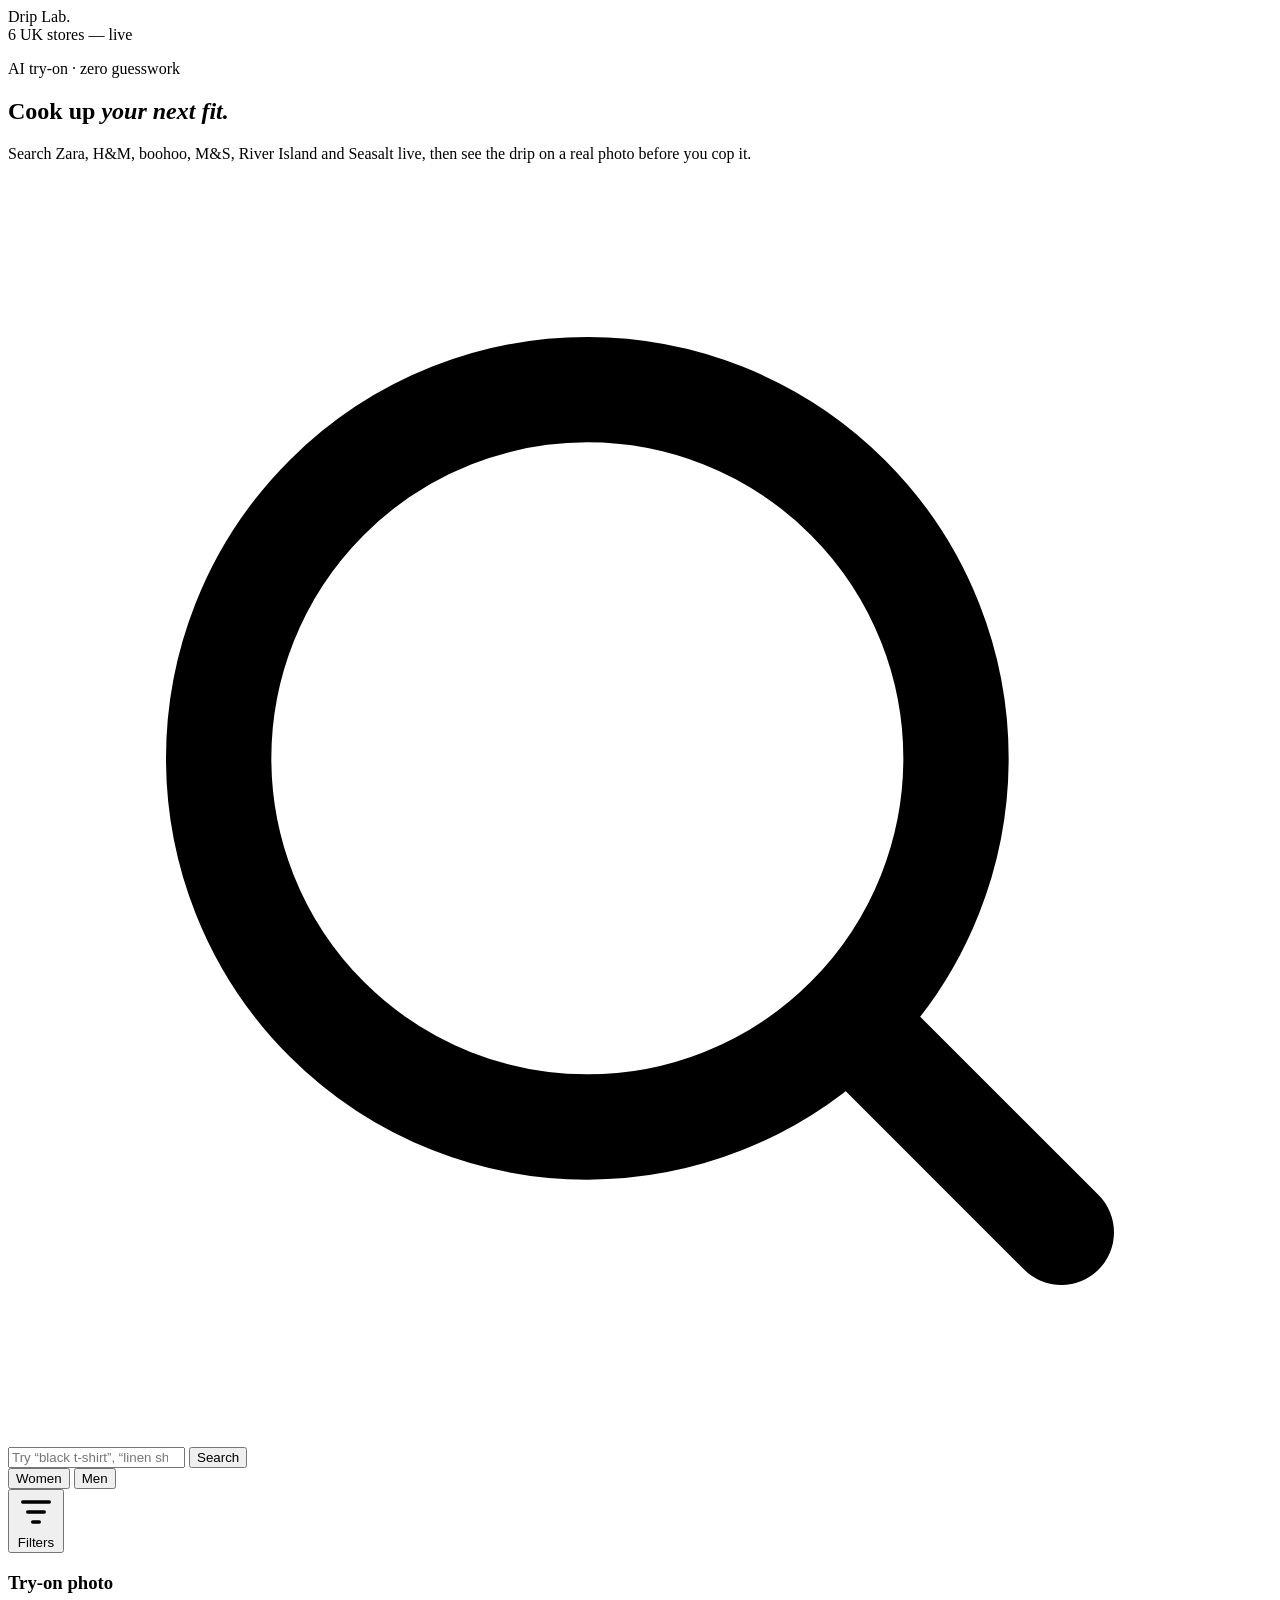
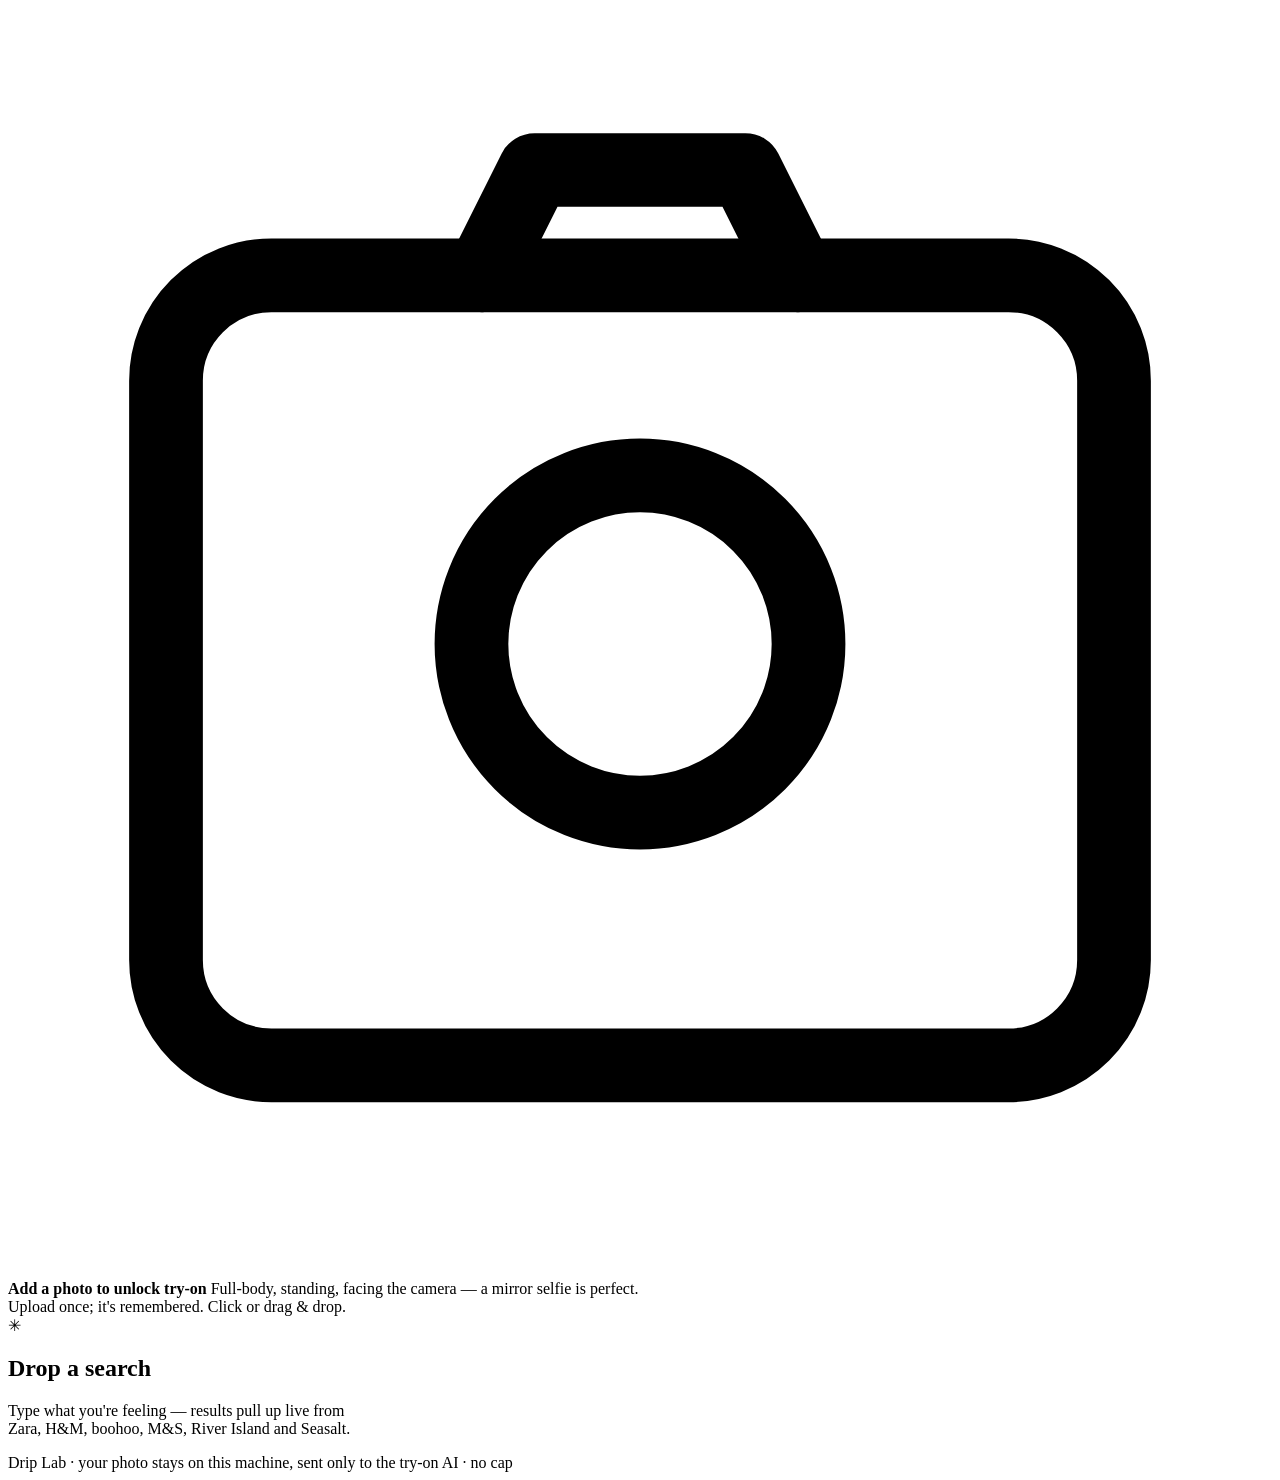
==== tryon-gemini/static/index.html @ fc1104b9 "Drip Lab: live fashion search + AI virtual try-on Two self-contained FastAPI apps sharing one websit" ====
<!DOCTYPE html>
<html lang="en">
<head>
<meta charset="UTF-8">
<meta name="viewport" content="width=device-width, initial-scale=1.0">
<title>Drip Lab — cook up your next fit</title>
<link rel="preconnect" href="https://fonts.googleapis.com">
<link rel="preconnect" href="https://fonts.gstatic.com" crossorigin>
<link href="https://fonts.googleapis.com/css2?family=Space+Grotesk:wght@500;600;700&family=Inter:wght@400;500;600;700&display=swap" rel="stylesheet">
<link rel="stylesheet" href="/static/styles.css">
</head>
<body>

<header class="topbar">
    <div class="brand">Drip Lab<span class="brand-dot">.</span></div>
    <div class="topbar-note">6 UK stores — live</div>
</header>

<section class="hero">
    <p class="overline">AI try-on · zero guesswork</p>
    <h1>Cook up <em>your next fit.</em></h1>
    <p class="sub">Search Zara, H&amp;M, boohoo, M&amp;S, River Island and Seasalt
    live, then see the drip on a real photo before you cop it.</p>

    <form id="search-form" class="search-row" autocomplete="off">
        <svg class="search-icon" viewBox="0 0 24 24" fill="none" stroke="currentColor" stroke-width="2" stroke-linecap="round"><circle cx="11" cy="11" r="7"/><path d="m20 20-3.5-3.5"/></svg>
        <input id="search-input" type="search"
               placeholder="Try “black t-shirt”, “linen shirt” or “floral dress”…" />
        <button type="submit" id="search-btn">Search</button>
    </form>

    <div class="gender-toggle" id="gender-toggle" role="group" aria-label="Shop for">
        <button type="button" data-gender="women" class="active">Women</button>
        <button type="button" data-gender="men">Men</button>
    </div>

    <div class="filter-bar">
        <div class="chip-group" id="type-chips"><!-- populated from /api/types --></div>
        <button type="button" class="filters-btn" id="filters-btn" aria-expanded="false" aria-controls="filters-panel">
            <svg viewBox="0 0 24 24" fill="none" stroke="currentColor" stroke-width="2" stroke-linecap="round"><path d="M4 6h16M7 12h10M10 18h4"/></svg>
            Filters <span class="filters-count" id="filters-count" hidden></span>
        </button>
    </div>

    <div class="filters-panel" id="filters-panel" hidden>
        <div class="filters-section">
            <h3 class="panel-title">Stores</h3>
            <div class="chip-group" id="store-chips"><!-- populated from /api/stores --></div>
        </div>
        <div class="filters-section">
            <h3 class="panel-title">Max price</h3>
            <div class="chip-group" id="price-chips">
                <button type="button" class="chip active" data-price="">Any</button>
                <button type="button" class="chip" data-price="15">Under £15</button>
                <button type="button" class="chip" data-price="25">Under £25</button>
                <button type="button" class="chip" data-price="40">Under £40</button>
                <button type="button" class="chip" data-price="60">Under £60</button>
            </div>
        </div>
        <div class="filters-section">
            <h3 class="panel-title">Sort</h3>
            <div class="chip-group" id="sort-chips">
                <button type="button" class="chip active" data-sort="">Recommended</button>
                <button type="button" class="chip" data-sort="price-asc">Price: low to high</button>
                <button type="button" class="chip" data-sort="price-desc">Price: high to low</button>
            </div>
        </div>
        <div class="filters-actions">
            <button type="button" class="ghost-btn" id="filters-reset">Reset</button>
            <button type="button" class="primary-btn" id="filters-done">Show results</button>
        </div>
    </div>
</section>

<div class="layout">
    <aside class="sidebar">
        <div class="panel photo-card">
            <h3 class="panel-title">Try-on photo</h3>
            <div class="photo-drop" id="photo-drop">
                <input type="file" id="photo-input" accept="image/jpeg,image/png,image/webp" hidden>
                <div class="photo-placeholder" id="photo-placeholder">
                    <svg viewBox="0 0 24 24" fill="none" stroke="currentColor" stroke-width="1.4" stroke-linecap="round" stroke-linejoin="round" class="ph-icon"><rect x="3" y="5" width="18" height="15" rx="2"/><circle cx="12" cy="12" r="3.2"/><path d="M9 5l1-2h4l1 2"/></svg>
                    <strong>Add a photo to unlock try-on</strong>
                    <span class="hint">Full-body, standing, facing the camera — a mirror selfie is perfect.<br>Upload once; it's remembered. Click or drag &amp; drop.</span>
                </div>
                <img id="photo-preview" class="photo-preview" hidden alt="Model photo">
            </div>
            <div class="photo-actions">
                <button id="photo-change" class="ghost-btn" hidden>Change photo</button>
                <span id="photo-status" class="photo-status"></span>
            </div>
        </div>

    </aside>

    <main class="main">
        <section id="gallery-section" class="gallery-section" hidden>
            <div class="section-head">
                <h2 class="section-title">Fits you've tried 🔥</h2>
                <button type="button" class="ghost-btn clear-btn" id="gallery-clear">Clear all</button>
            </div>
            <div id="gallery-strip" class="gallery-strip"></div>
        </section>

        <div id="status-bar" class="status-bar"></div>
        <div id="results-grid" class="grid"></div>
        <div id="empty-state" class="empty-state">
            <div class="empty-mark">✳</div>
            <h2>Drop a search</h2>
            <p>Type what you're feeling — results pull up live from<br>Zara, H&amp;M, boohoo, M&amp;S, River Island and Seasalt.</p>
        </div>
    </main>
</div>

<footer class="footer">Drip Lab · your photo stays on this machine, sent only to the try-on AI · no cap</footer>

<!-- Try-on modal -->
<div id="modal" class="modal" hidden>
    <div class="modal-box">
        <button class="modal-close" id="modal-close" aria-label="Close">✕</button>
        <p class="overline">Fit check</p>
        <h3 id="modal-title">Try-on result</h3>
        <div class="modal-images">
            <figure>
                <img id="modal-garment" alt="Garment">
                <figcaption>The piece</figcaption>
            </figure>
            <figure class="feature">
                <img id="modal-result" alt="Try-on result">
                <figcaption>Tried on</figcaption>
            </figure>
        </div>
        <div class="modal-actions">
            <a id="modal-download" class="ghost-btn" download="tryon.png">Save it</a>
            <a id="modal-product" class="primary-btn" target="_blank" rel="noopener">Cop it →</a>
        </div>
    </div>
</div>

<script src="/static/app.js"></script>
</body>
</html>
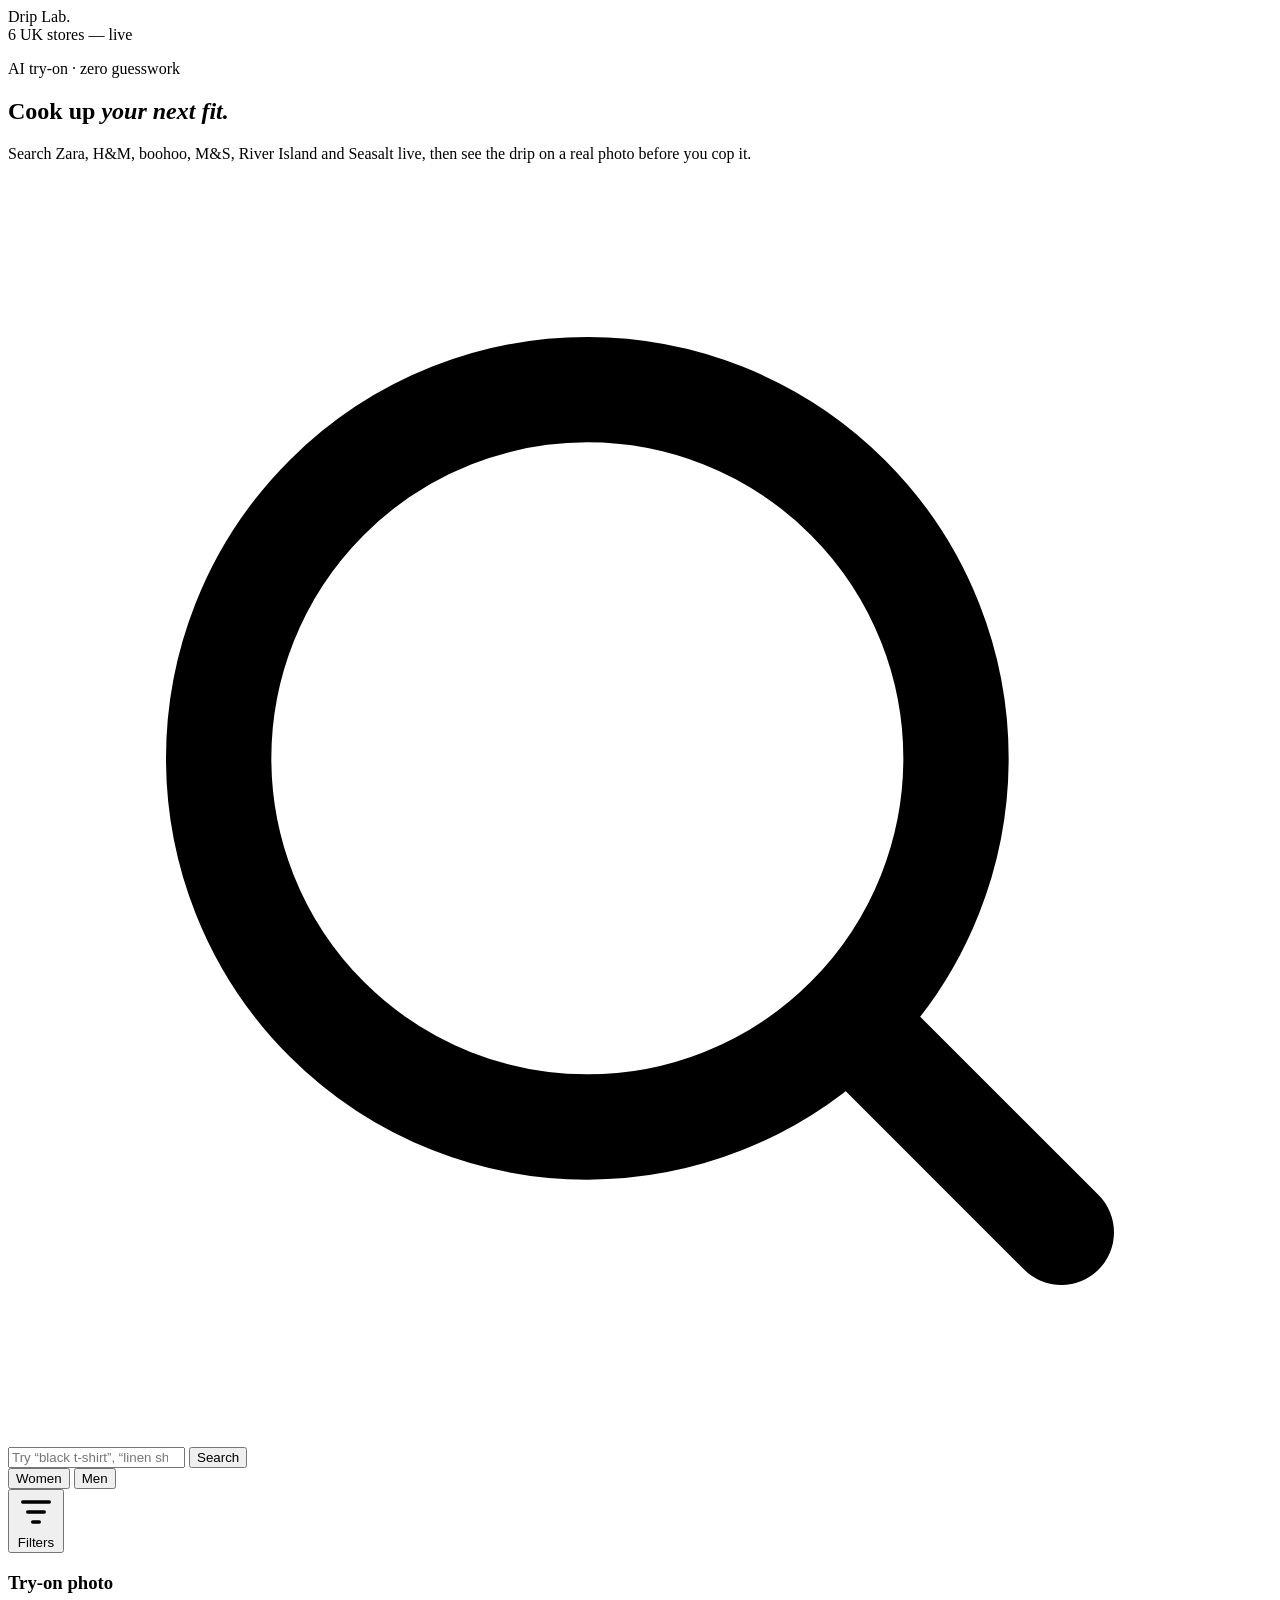
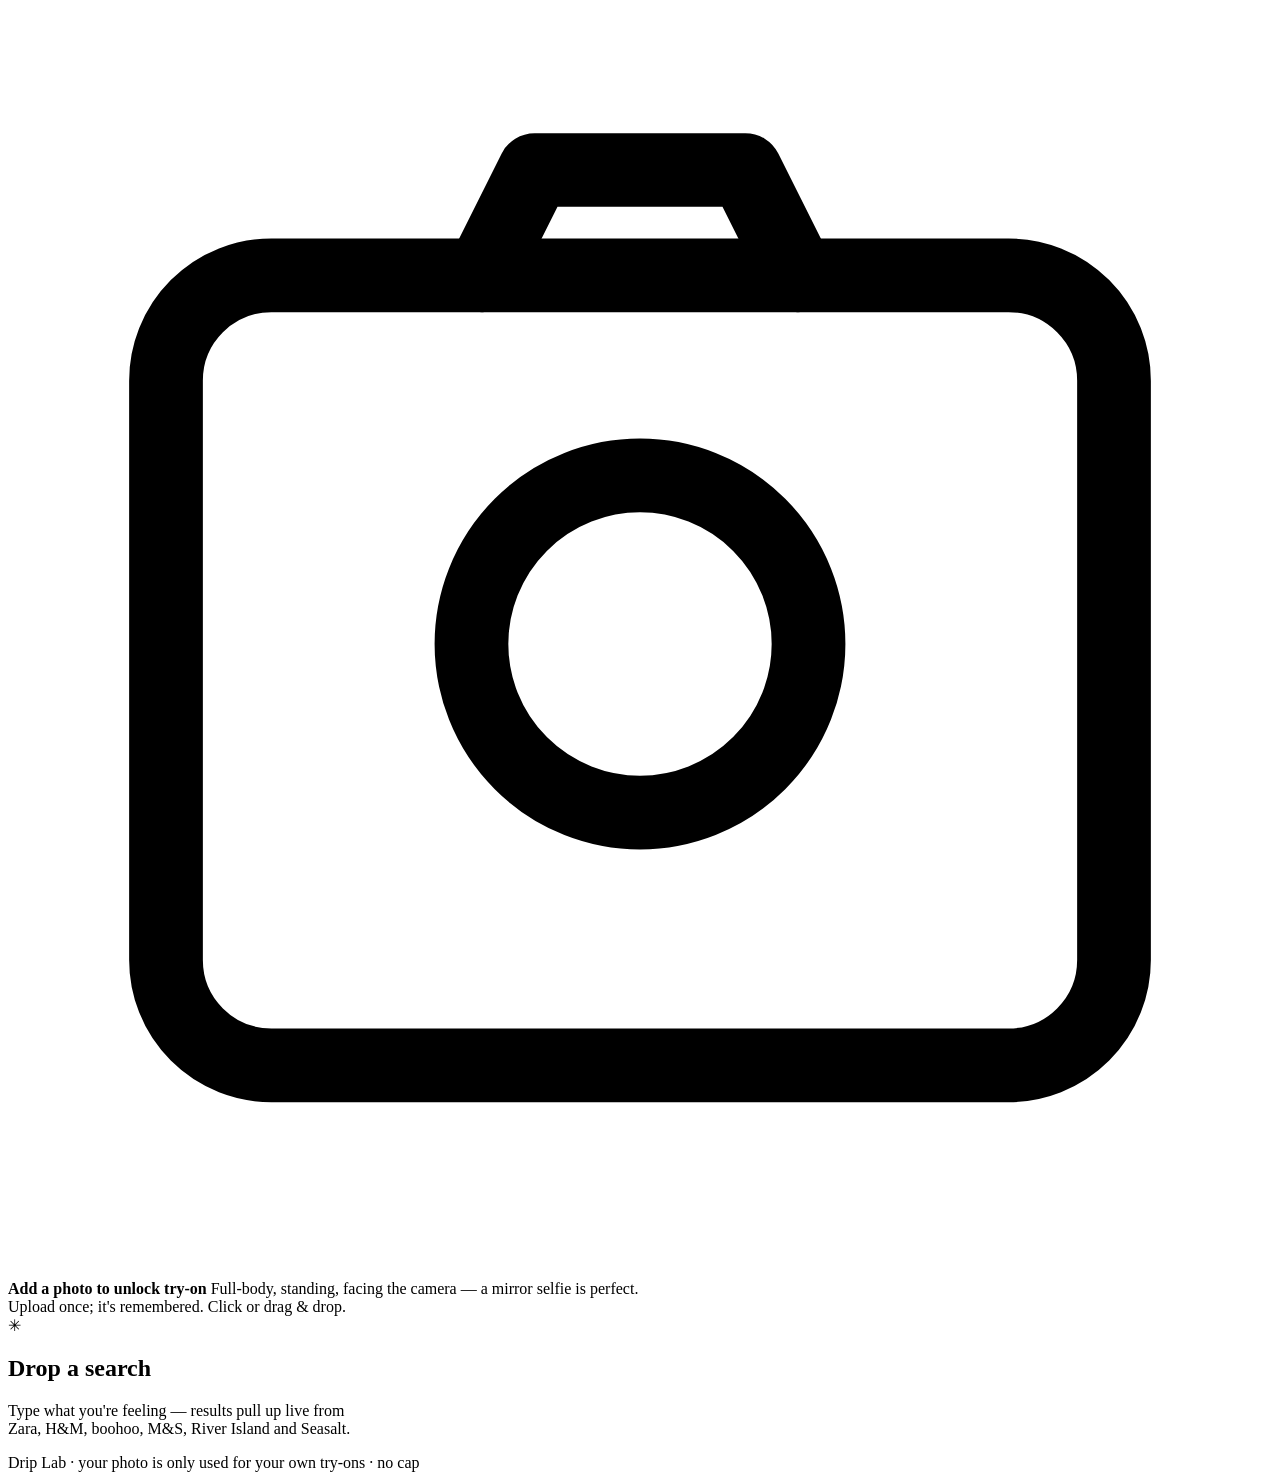
==== commit cfc6a325: "Allow switching stores off on a host; show only available stores DRIPLAB_DISABLED_STORES (e.g. "zara" ====
--- a/tryon-gemini/static/index.html
+++ b/tryon-gemini/static/index.html
@@ -13,13 +13,13 @@
 
 <header class="topbar">
     <div class="brand">Drip Lab<span class="brand-dot">.</span></div>
-    <div class="topbar-note">6 UK stores — live</div>
+    <div class="topbar-note"><span data-store-count>6</span> UK stores — live</div>
 </header>
 
 <section class="hero">
     <p class="overline">AI try-on · zero guesswork</p>
     <h1>Cook up <em>your next fit.</em></h1>
-    <p class="sub">Search Zara, H&amp;M, boohoo, M&amp;S, River Island and Seasalt
+    <p class="sub">Search <span data-store-list>Zara, H&amp;M, boohoo, M&amp;S, River Island and Seasalt</span>
     live, then see the drip on a real photo before you cop it.</p>
 
     <form id="search-form" class="search-row" autocomplete="off">
@@ -107,12 +107,12 @@
         <div id="empty-state" class="empty-state">
             <div class="empty-mark">✳</div>
             <h2>Drop a search</h2>
-            <p>Type what you're feeling — results pull up live from<br>Zara, H&amp;M, boohoo, M&amp;S, River Island and Seasalt.</p>
+            <p>Type what you're feeling — results pull up live from<br><span data-store-list>Zara, H&amp;M, boohoo, M&amp;S, River Island and Seasalt</span>.</p>
         </div>
     </main>
 </div>
 
-<footer class="footer">Drip Lab · your photo stays on this machine, sent only to the try-on AI · no cap</footer>
+<footer class="footer">Drip Lab · your photo is only used for your own try-ons · no cap</footer>
 
 <!-- Try-on modal -->
 <div id="modal" class="modal" hidden>
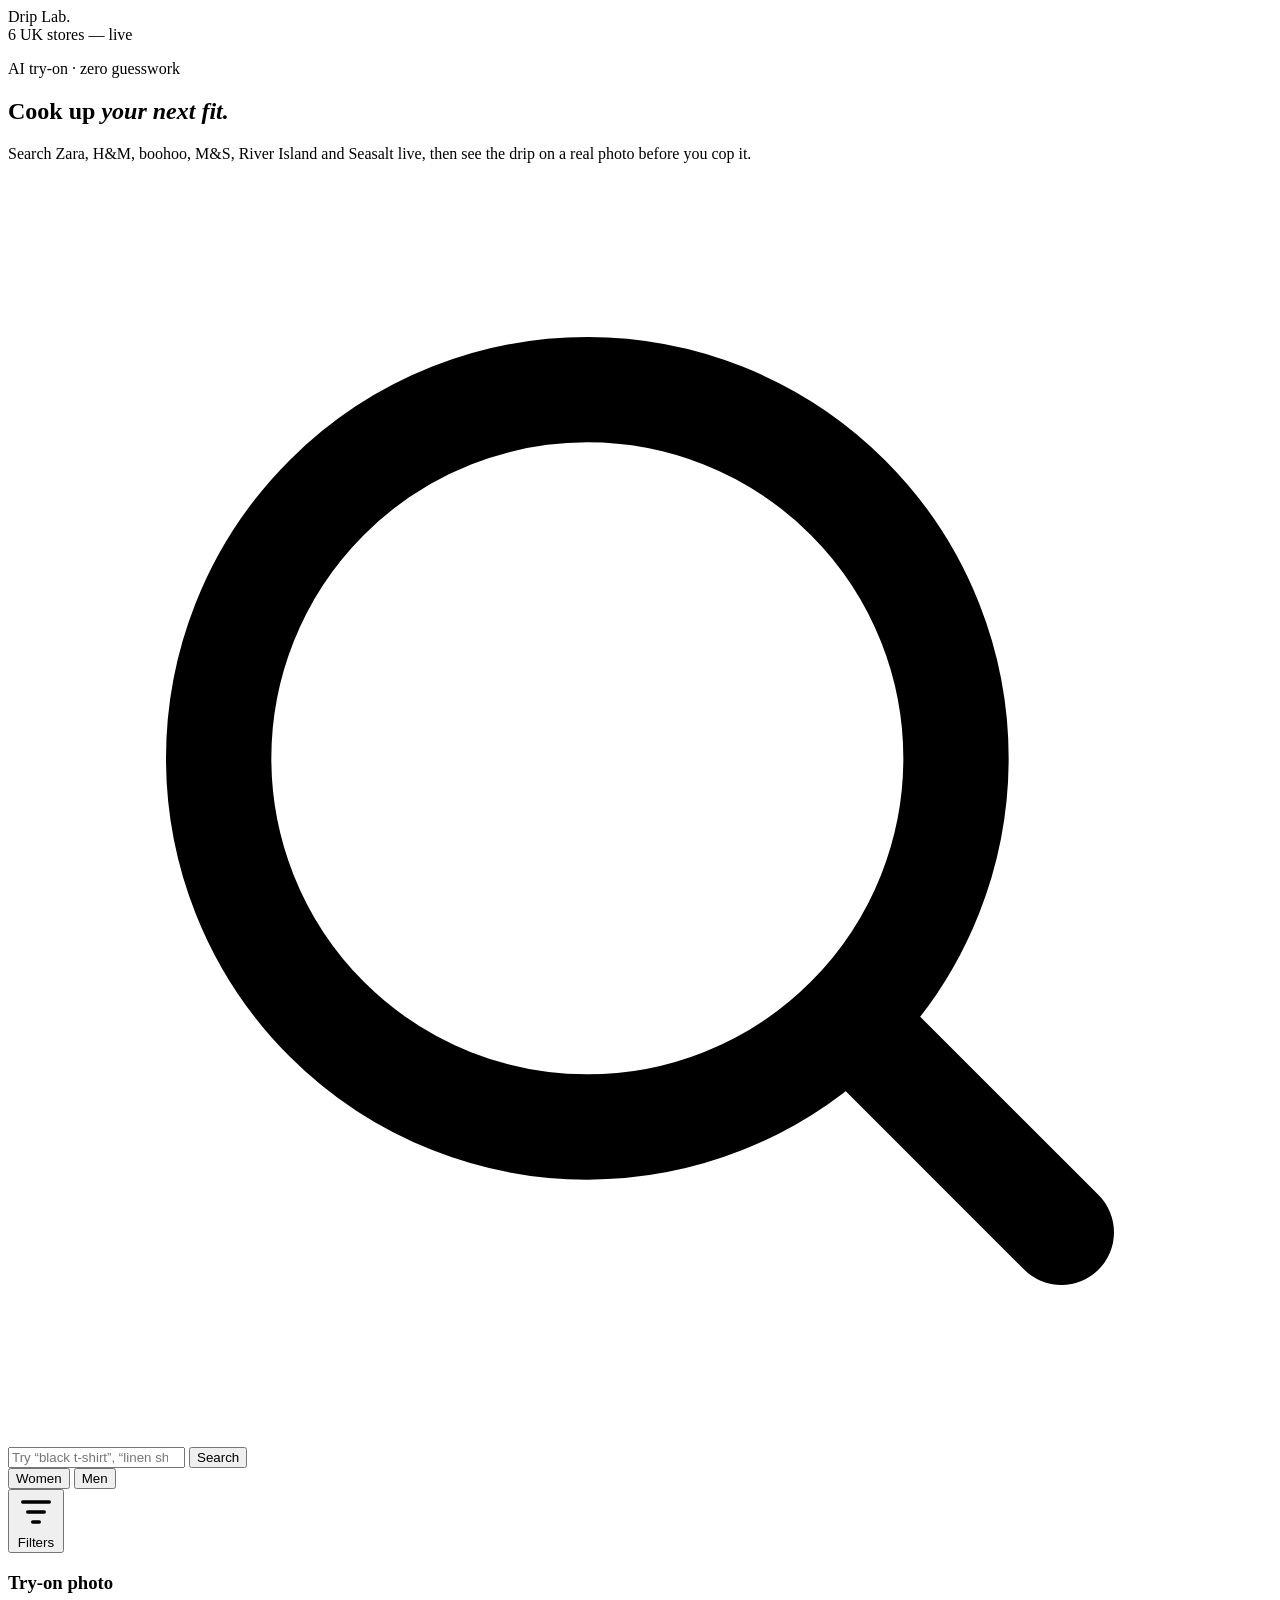
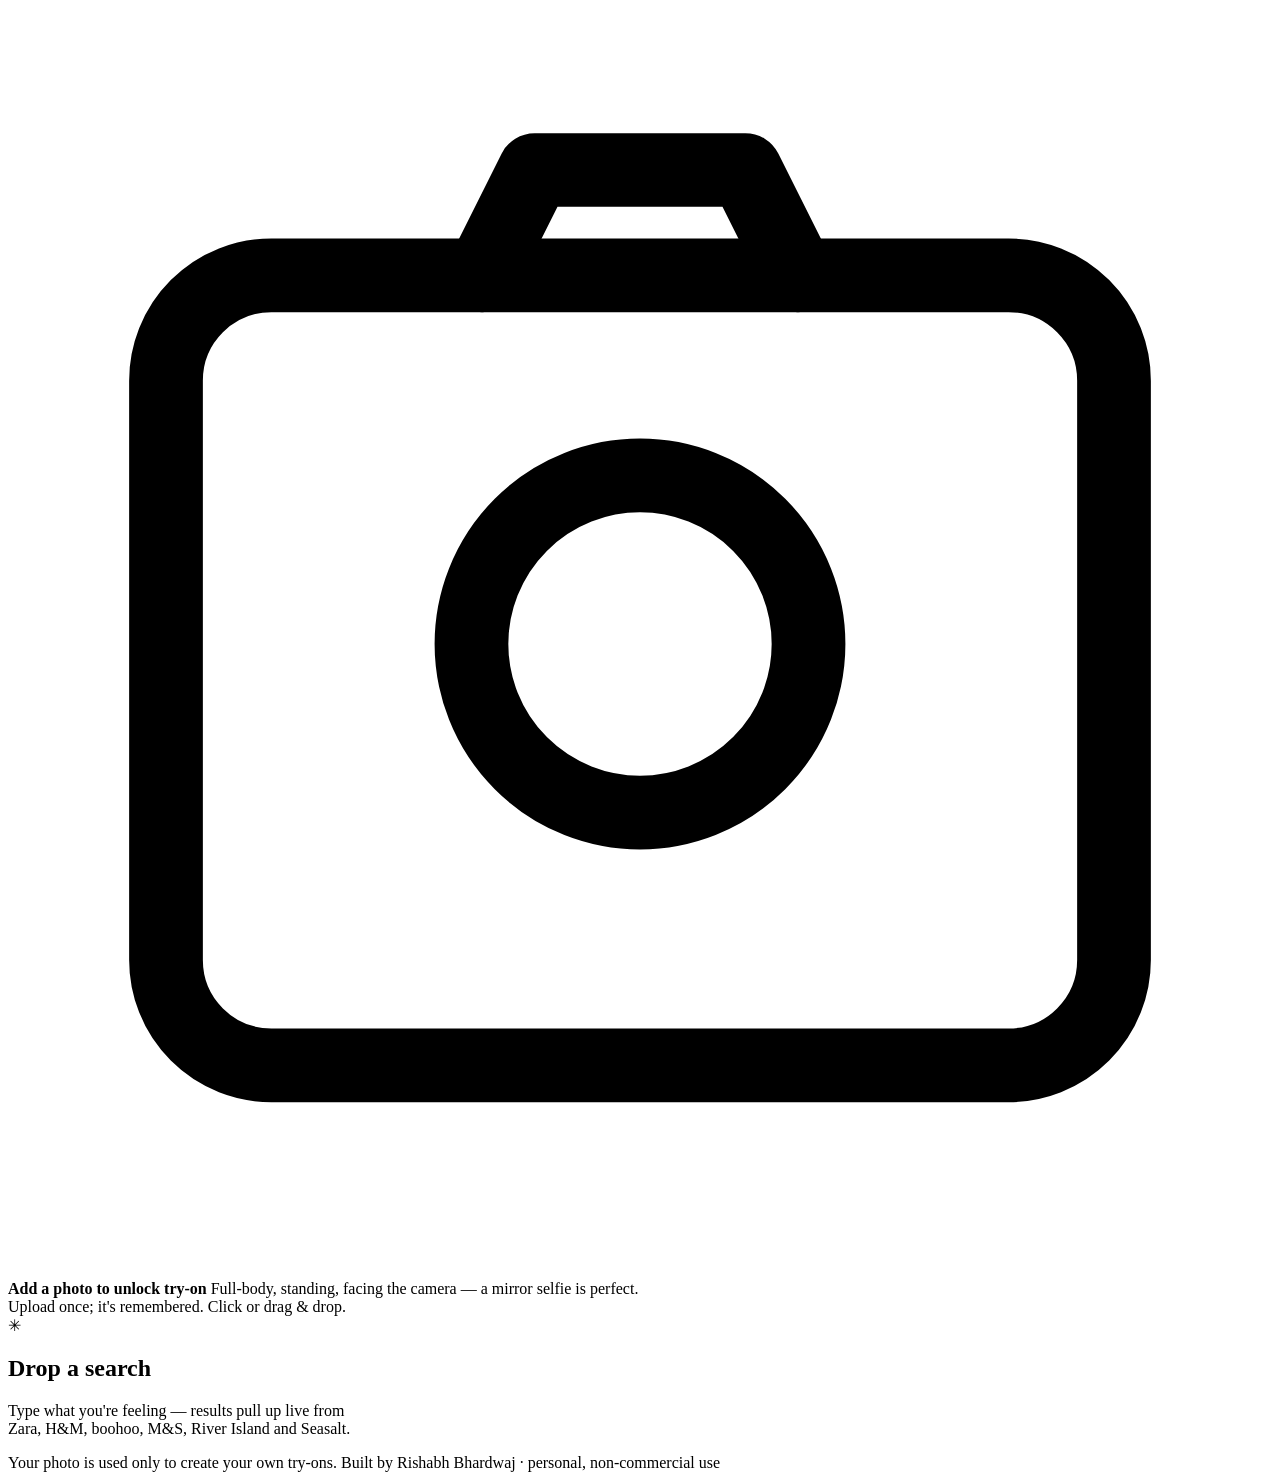
==== commit 7adcf947: "Tidier type chips, honest privacy note, author credit and licence - Type chips now sit in one horizo" ====
--- a/tryon-gemini/static/index.html
+++ b/tryon-gemini/static/index.html
@@ -1,4 +1,5 @@
 <!DOCTYPE html>
+<!-- Drip Lab — built by Rishabh Bhardwaj. Personal, non-commercial use only. See LICENSE. -->
 <html lang="en">
 <head>
 <meta charset="UTF-8">
@@ -35,7 +36,9 @@
     </div>
 
     <div class="filter-bar">
-        <div class="chip-group" id="type-chips"><!-- populated from /api/types --></div>
+        <div class="type-scroller">
+            <div class="chip-group" id="type-chips"><!-- populated from /api/types --></div>
+        </div>
         <button type="button" class="filters-btn" id="filters-btn" aria-expanded="false" aria-controls="filters-panel">
             <svg viewBox="0 0 24 24" fill="none" stroke="currentColor" stroke-width="2" stroke-linecap="round"><path d="M4 6h16M7 12h10M10 18h4"/></svg>
             Filters <span class="filters-count" id="filters-count" hidden></span>
@@ -112,7 +115,10 @@
     </main>
 </div>
 
-<footer class="footer">Drip Lab · your photo is only used for your own try-ons · no cap</footer>
+<footer class="footer">
+    <span id="privacy-note">Your photo is used only to create your own try-ons.</span>
+    <span class="footer-credit">Built by Rishabh Bhardwaj · personal, non-commercial use</span>
+</footer>
 
 <!-- Try-on modal -->
 <div id="modal" class="modal" hidden>
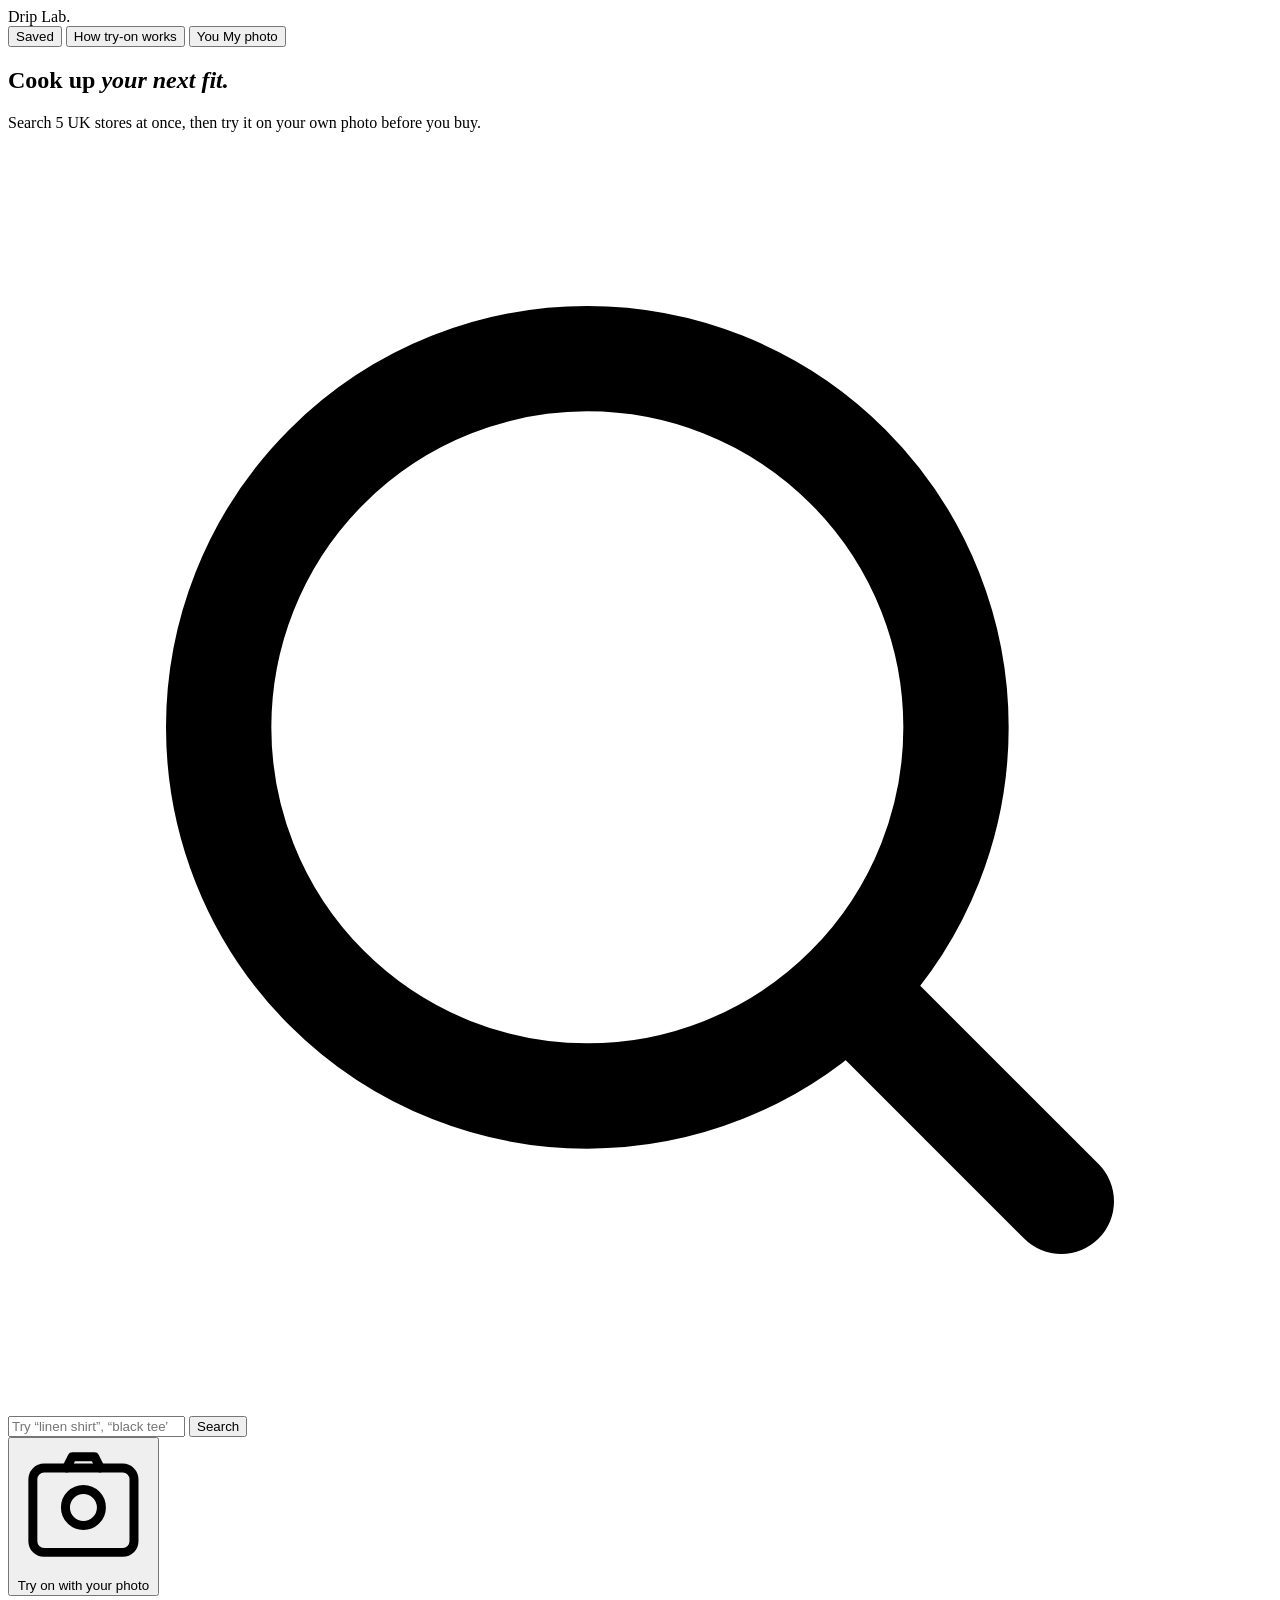
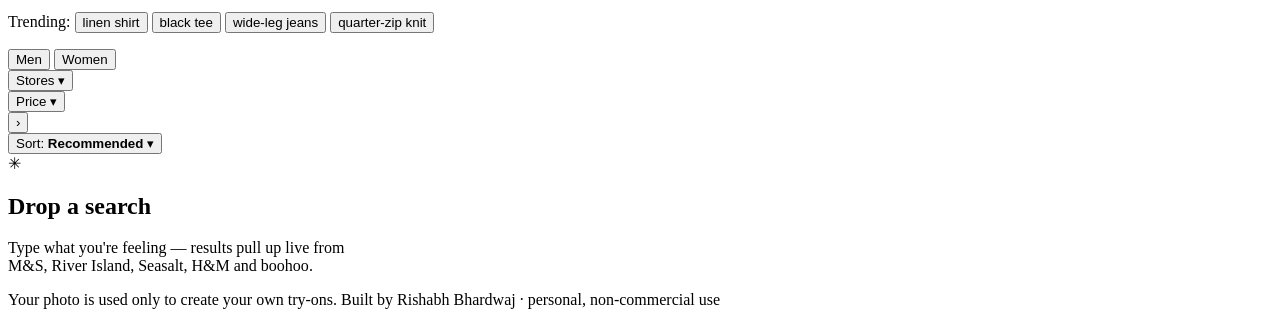
==== commit d56f0efe: "Redesign the header, controls and product cards Top bar with Saved / How try-on works / My photo, a " ====
--- a/tryon-gemini/static/index.html
+++ b/tryon-gemini/static/index.html
@@ -14,116 +14,164 @@
 
 <header class="topbar">
     <div class="brand">Drip Lab<span class="brand-dot">.</span></div>
-    <div class="topbar-note"><span data-store-count>6</span> UK stores — live</div>
+    <nav class="topnav">
+        <button type="button" class="nav-link" id="nav-saved">Saved <span class="nav-count" id="saved-count" hidden>0</span></button>
+        <button type="button" class="nav-link" id="nav-how">How try-on works</button>
+        <button type="button" class="photo-pill" id="nav-photo">
+            <span class="avatar" id="nav-avatar">You</span> My photo
+        </button>
+    </nav>
 </header>
 
 <section class="hero">
-    <p class="overline">AI try-on · zero guesswork</p>
     <h1>Cook up <em>your next fit.</em></h1>
-    <p class="sub">Search <span data-store-list>Zara, H&amp;M, boohoo, M&amp;S, River Island and Seasalt</span>
-    live, then see the drip on a real photo before you cop it.</p>
+    <p class="sub">Search <span data-store-count>5</span> UK stores at once, then try it
+    on your own photo before you buy.</p>
 
-    <form id="search-form" class="search-row" autocomplete="off">
-        <svg class="search-icon" viewBox="0 0 24 24" fill="none" stroke="currentColor" stroke-width="2" stroke-linecap="round"><circle cx="11" cy="11" r="7"/><path d="m20 20-3.5-3.5"/></svg>
-        <input id="search-input" type="search"
-               placeholder="Try “black t-shirt”, “linen shirt” or “floral dress”…" />
-        <button type="submit" id="search-btn">Search</button>
-    </form>
-
-    <div class="gender-toggle" id="gender-toggle" role="group" aria-label="Shop for">
-        <button type="button" data-gender="women" class="active">Women</button>
-        <button type="button" data-gender="men">Men</button>
-    </div>
-
-    <div class="filter-bar">
-        <div class="type-scroller">
-            <div class="chip-group" id="type-chips"><!-- populated from /api/types --></div>
-        </div>
-        <button type="button" class="filters-btn" id="filters-btn" aria-expanded="false" aria-controls="filters-panel">
-            <svg viewBox="0 0 24 24" fill="none" stroke="currentColor" stroke-width="2" stroke-linecap="round"><path d="M4 6h16M7 12h10M10 18h4"/></svg>
-            Filters <span class="filters-count" id="filters-count" hidden></span>
+    <div class="search-line">
+        <form id="search-form" class="search-row" autocomplete="off">
+            <svg class="search-icon" viewBox="0 0 24 24" fill="none" stroke="currentColor" stroke-width="2" stroke-linecap="round"><circle cx="11" cy="11" r="7"/><path d="m20 20-3.5-3.5"/></svg>
+            <input id="search-input" type="search" placeholder="Try “linen shirt”, “black tee” or “floral dress”…" />
+            <button type="submit" id="search-btn">Search</button>
+        </form>
+        <button type="button" class="photo-cta" id="photo-trigger">
+            <svg viewBox="0 0 24 24" fill="none" stroke="currentColor" stroke-width="1.6" stroke-linecap="round" stroke-linejoin="round"><rect x="3" y="5" width="18" height="15" rx="2"/><circle cx="12" cy="12" r="3.2"/><path d="M9 5l1-2h4l1 2"/></svg>
+            <span id="photo-cta-text">Try on with your photo</span>
         </button>
     </div>
 
-    <div class="filters-panel" id="filters-panel" hidden>
-        <div class="filters-section">
-            <h3 class="panel-title">Stores</h3>
-            <div class="chip-group" id="store-chips"><!-- populated from /api/stores --></div>
+    <p class="trending">Trending:
+        <button type="button" data-q="linen shirt">linen shirt</button>
+        <button type="button" data-q="black tee">black tee</button>
+        <button type="button" data-q="wide leg jeans">wide-leg jeans</button>
+        <button type="button" data-q="quarter zip knit">quarter-zip knit</button>
+    </p>
+</section>
+
+<section class="controls">
+    <div class="controls-left">
+        <div class="gender-toggle" id="gender-toggle" role="group" aria-label="Shop for">
+            <button type="button" data-gender="men">Men</button>
+            <button type="button" data-gender="women" class="active">Women</button>
         </div>
-        <div class="filters-section">
-            <h3 class="panel-title">Max price</h3>
-            <div class="chip-group" id="price-chips">
-                <button type="button" class="chip active" data-price="">Any</button>
-                <button type="button" class="chip" data-price="15">Under £15</button>
-                <button type="button" class="chip" data-price="25">Under £25</button>
-                <button type="button" class="chip" data-price="40">Under £40</button>
-                <button type="button" class="chip" data-price="60">Under £60</button>
+
+        <div class="dropdown" id="dd-stores">
+            <button type="button" class="dd-btn" aria-expanded="false">Stores <span class="caret">▾</span></button>
+            <div class="dd-panel" hidden>
+                <div class="chip-group" id="store-chips"><!-- from /api/stores --></div>
+                <div class="dd-actions">
+                    <button type="button" class="ghost-btn dd-all">All stores</button>
+                    <button type="button" class="primary-btn dd-done">Done</button>
+                </div>
             </div>
         </div>
-        <div class="filters-section">
-            <h3 class="panel-title">Sort</h3>
-            <div class="chip-group" id="sort-chips">
-                <button type="button" class="chip active" data-sort="">Recommended</button>
-                <button type="button" class="chip" data-sort="price-asc">Price: low to high</button>
-                <button type="button" class="chip" data-sort="price-desc">Price: high to low</button>
+
+        <div class="dropdown" id="dd-price">
+            <button type="button" class="dd-btn" aria-expanded="false">Price <span class="caret">▾</span></button>
+            <div class="dd-panel" hidden>
+                <div class="chip-group" id="price-chips">
+                    <button type="button" class="chip active" data-price="">Any</button>
+                    <button type="button" class="chip" data-price="15">Under £15</button>
+                    <button type="button" class="chip" data-price="25">Under £25</button>
+                    <button type="button" class="chip" data-price="40">Under £40</button>
+                    <button type="button" class="chip" data-price="60">Under £60</button>
+                </div>
             </div>
         </div>
-        <div class="filters-actions">
-            <button type="button" class="ghost-btn" id="filters-reset">Reset</button>
-            <button type="button" class="primary-btn" id="filters-done">Show results</button>
-        </div>
+    </div>
+
+    <div class="controls-right" id="active-filters" hidden>
+        <span class="active-label">Active:</span>
+        <span id="active-pills"></span>
+        <button type="button" class="link-btn" id="clear-filters">Clear</button>
     </div>
 </section>
 
-<div class="layout">
-    <aside class="sidebar">
-        <div class="panel photo-card">
-            <h3 class="panel-title">Try-on photo</h3>
-            <div class="photo-drop" id="photo-drop">
-                <input type="file" id="photo-input" accept="image/jpeg,image/png,image/webp" hidden>
-                <div class="photo-placeholder" id="photo-placeholder">
-                    <svg viewBox="0 0 24 24" fill="none" stroke="currentColor" stroke-width="1.4" stroke-linecap="round" stroke-linejoin="round" class="ph-icon"><rect x="3" y="5" width="18" height="15" rx="2"/><circle cx="12" cy="12" r="3.2"/><path d="M9 5l1-2h4l1 2"/></svg>
-                    <strong>Add a photo to unlock try-on</strong>
-                    <span class="hint">Full-body, standing, facing the camera — a mirror selfie is perfect.<br>Upload once; it's remembered. Click or drag &amp; drop.</span>
+<div class="type-row">
+    <div class="type-scroller">
+        <div class="chip-group" id="type-chips"><!-- from /api/types --></div>
+    </div>
+    <button type="button" class="scroll-more" id="type-scroll-more" aria-label="More types">›</button>
+</div>
+
+<main class="main">
+    <section id="gallery-section" class="gallery-section" hidden>
+        <div class="section-head">
+            <h2 class="section-title">Fits you've tried 🔥</h2>
+            <button type="button" class="ghost-btn clear-btn" id="gallery-clear">Clear all</button>
+        </div>
+        <div id="gallery-strip" class="gallery-strip"></div>
+    </section>
+
+    <div class="results-head">
+        <div id="status-bar" class="status-bar"></div>
+        <div class="dropdown sort-dd" id="dd-sort">
+            <button type="button" class="dd-btn plain" aria-expanded="false">Sort: <strong id="sort-label">Recommended</strong> <span class="caret">▾</span></button>
+            <div class="dd-panel right" hidden>
+                <div class="chip-group" id="sort-chips">
+                    <button type="button" class="chip active" data-sort="">Recommended</button>
+                    <button type="button" class="chip" data-sort="price-asc">Price: low to high</button>
+                    <button type="button" class="chip" data-sort="price-desc">Price: high to low</button>
                 </div>
-                <img id="photo-preview" class="photo-preview" hidden alt="Model photo">
-            </div>
-            <div class="photo-actions">
-                <button id="photo-change" class="ghost-btn" hidden>Change photo</button>
-                <span id="photo-status" class="photo-status"></span>
             </div>
         </div>
+    </div>
 
-    </aside>
+    <div id="results-grid" class="grid"></div>
 
-    <main class="main">
-        <section id="gallery-section" class="gallery-section" hidden>
-            <div class="section-head">
-                <h2 class="section-title">Fits you've tried 🔥</h2>
-                <button type="button" class="ghost-btn clear-btn" id="gallery-clear">Clear all</button>
-            </div>
-            <div id="gallery-strip" class="gallery-strip"></div>
-        </section>
-
-        <div id="status-bar" class="status-bar"></div>
-        <div id="results-grid" class="grid"></div>
-        <div id="empty-state" class="empty-state">
-            <div class="empty-mark">✳</div>
-            <h2>Drop a search</h2>
-            <p>Type what you're feeling — results pull up live from<br><span data-store-list>Zara, H&amp;M, boohoo, M&amp;S, River Island and Seasalt</span>.</p>
-        </div>
-    </main>
-</div>
+    <div id="empty-state" class="empty-state">
+        <div class="empty-mark">✳</div>
+        <h2>Drop a search</h2>
+        <p>Type what you're feeling — results pull up live from<br><span data-store-list>M&amp;S, River Island, Seasalt, H&amp;M and boohoo</span>.</p>
+    </div>
+</main>
 
 <footer class="footer">
     <span id="privacy-note">Your photo is used only to create your own try-ons.</span>
     <span class="footer-credit">Built by Rishabh Bhardwaj · personal, non-commercial use</span>
 </footer>
 
-<!-- Try-on modal -->
+<!-- Photo modal -->
+<div id="photo-modal" class="modal" hidden>
+    <div class="modal-box narrow">
+        <button class="modal-close" data-close aria-label="Close">✕</button>
+        <p class="overline">Your try-on photo</p>
+        <h3>Upload once, try on anything</h3>
+        <div class="photo-drop" id="photo-drop">
+            <input type="file" id="photo-input" accept="image/jpeg,image/png,image/webp" hidden>
+            <div class="photo-placeholder" id="photo-placeholder">
+                <svg viewBox="0 0 24 24" fill="none" stroke="currentColor" stroke-width="1.4" stroke-linecap="round" stroke-linejoin="round" class="ph-icon"><rect x="3" y="5" width="18" height="15" rx="2"/><circle cx="12" cy="12" r="3.2"/><path d="M9 5l1-2h4l1 2"/></svg>
+                <strong>Add a photo to unlock try-on</strong>
+                <span class="hint">Full-body, standing, facing the camera — a mirror selfie is perfect.<br>Click or drag &amp; drop.</span>
+            </div>
+            <img id="photo-preview" class="photo-preview" hidden alt="Your photo">
+        </div>
+        <div class="photo-actions">
+            <button id="photo-change" class="ghost-btn" hidden>Change photo</button>
+            <span id="photo-status" class="photo-status"></span>
+        </div>
+    </div>
+</div>
+
+<!-- How it works modal -->
+<div id="how-modal" class="modal" hidden>
+    <div class="modal-box narrow">
+        <button class="modal-close" data-close aria-label="Close">✕</button>
+        <p class="overline">How try-on works</p>
+        <h3>Three steps</h3>
+        <ol class="how-list">
+            <li><strong>Add a photo.</strong> Full-body, standing, facing the camera. It's saved just for you and reused for every try-on.</li>
+            <li><strong>Search and pick a piece.</strong> Results come live from the stores, with the garment-only picture used where a store has one.</li>
+            <li><strong>Press “Try it on”.</strong> An AI puts that garment on your photo, keeping your face, pose and background. Results collect in “Fits you've tried”.</li>
+        </ol>
+        <p class="how-note" id="how-privacy">Your photo is used only to create your own try-ons.</p>
+    </div>
+</div>
+
+<!-- Try-on result modal -->
 <div id="modal" class="modal" hidden>
     <div class="modal-box">
-        <button class="modal-close" id="modal-close" aria-label="Close">✕</button>
+        <button class="modal-close" id="modal-close" data-close aria-label="Close">✕</button>
         <p class="overline">Fit check</p>
         <h3 id="modal-title">Try-on result</h3>
         <div class="modal-images">
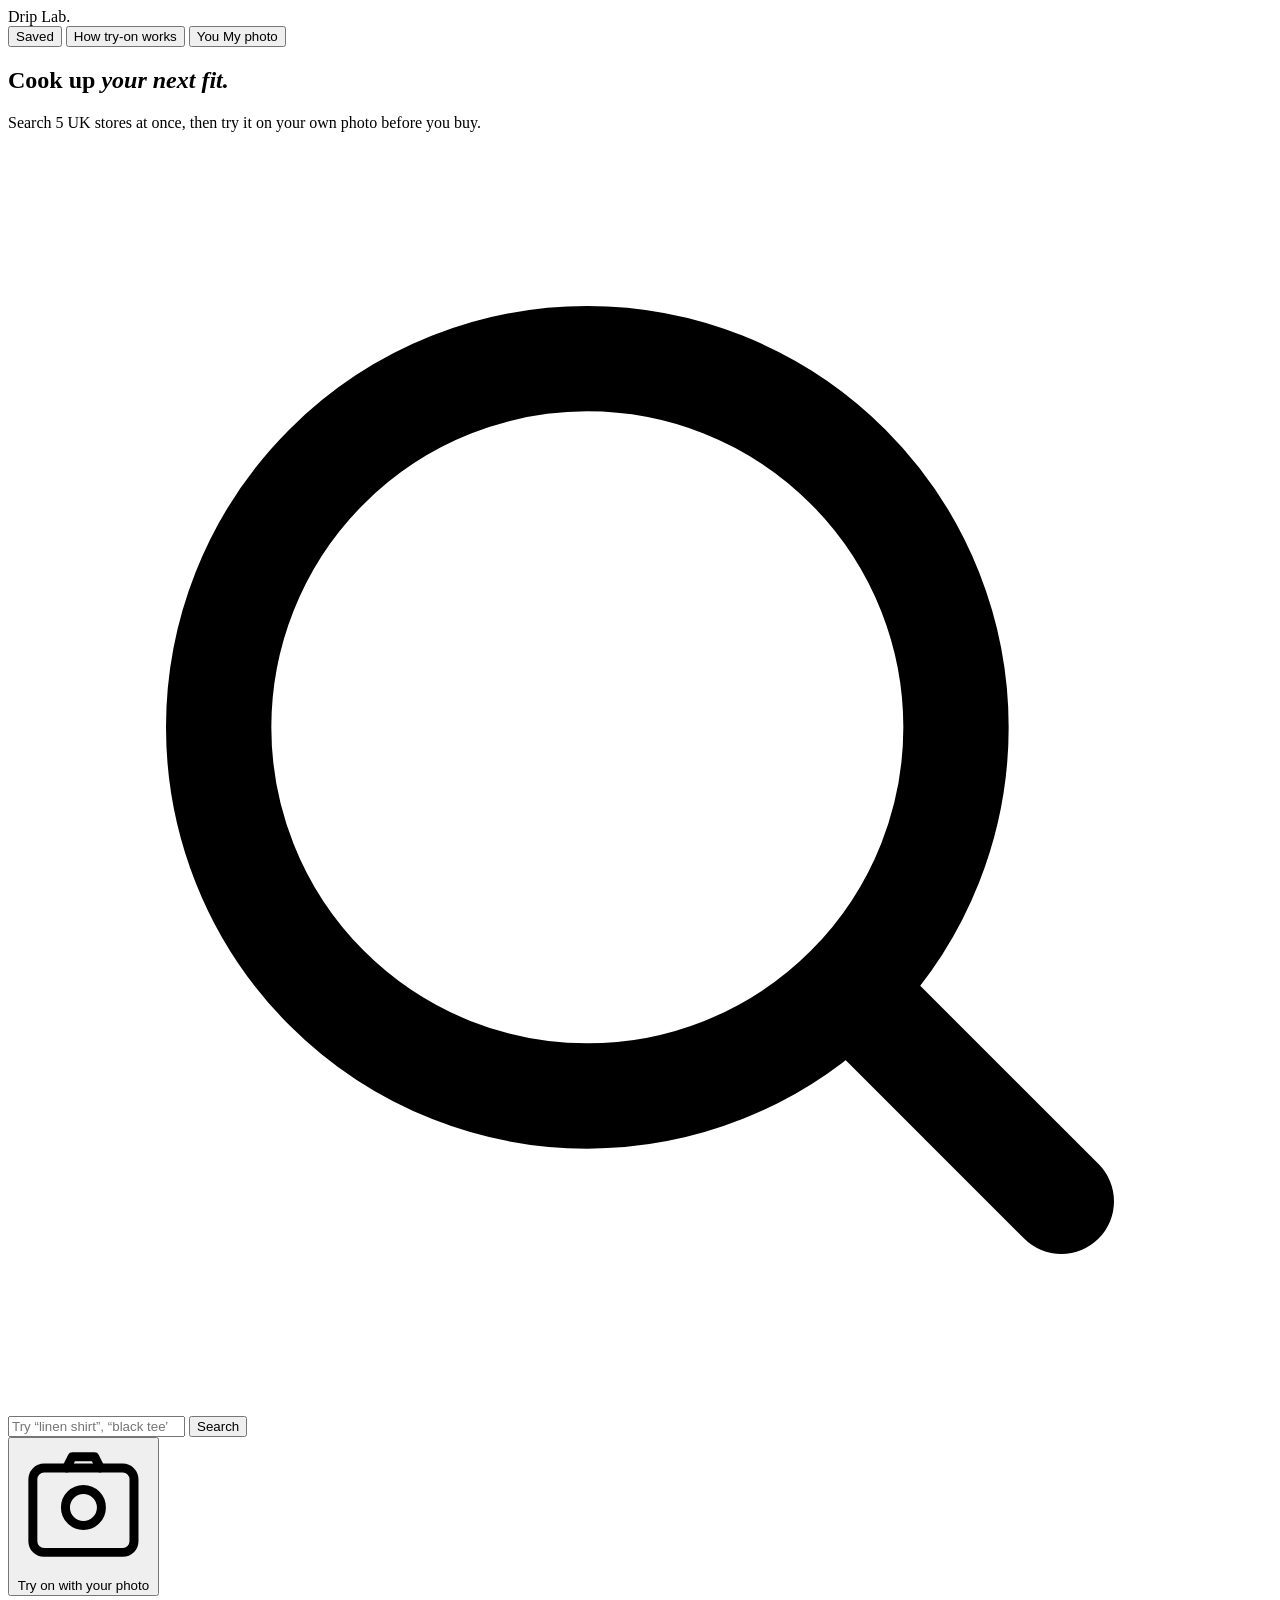
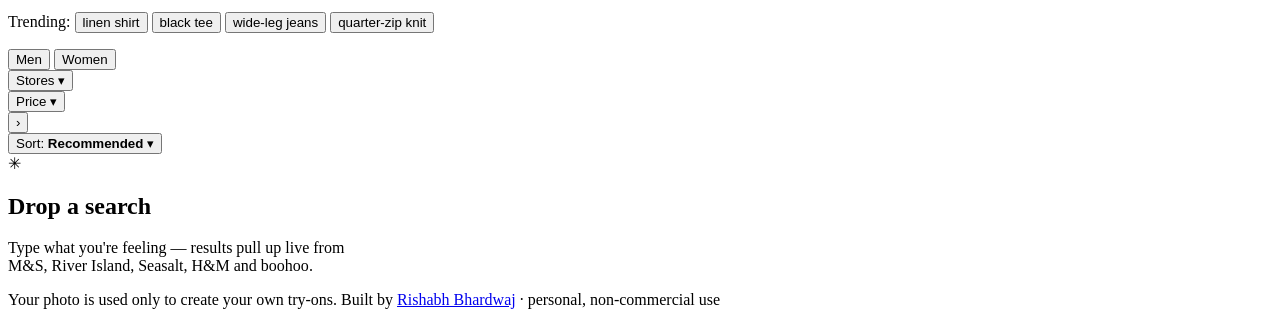
==== commit 6df0873b: "Link the author credit to LinkedIn; add a how-to-use guide Co-Authored-By: Claude Opus 5 <noreply@an" ====
--- a/tryon-gemini/static/index.html
+++ b/tryon-gemini/static/index.html
@@ -128,7 +128,7 @@
 
 <footer class="footer">
     <span id="privacy-note">Your photo is used only to create your own try-ons.</span>
-    <span class="footer-credit">Built by Rishabh Bhardwaj · personal, non-commercial use</span>
+    <span class="footer-credit">Built by <a href="https://www.linkedin.com/in/rishabh-data-analytics/" target="_blank" rel="noopener">Rishabh Bhardwaj</a> · personal, non-commercial use</span>
 </footer>
 
 <!-- Photo modal -->
